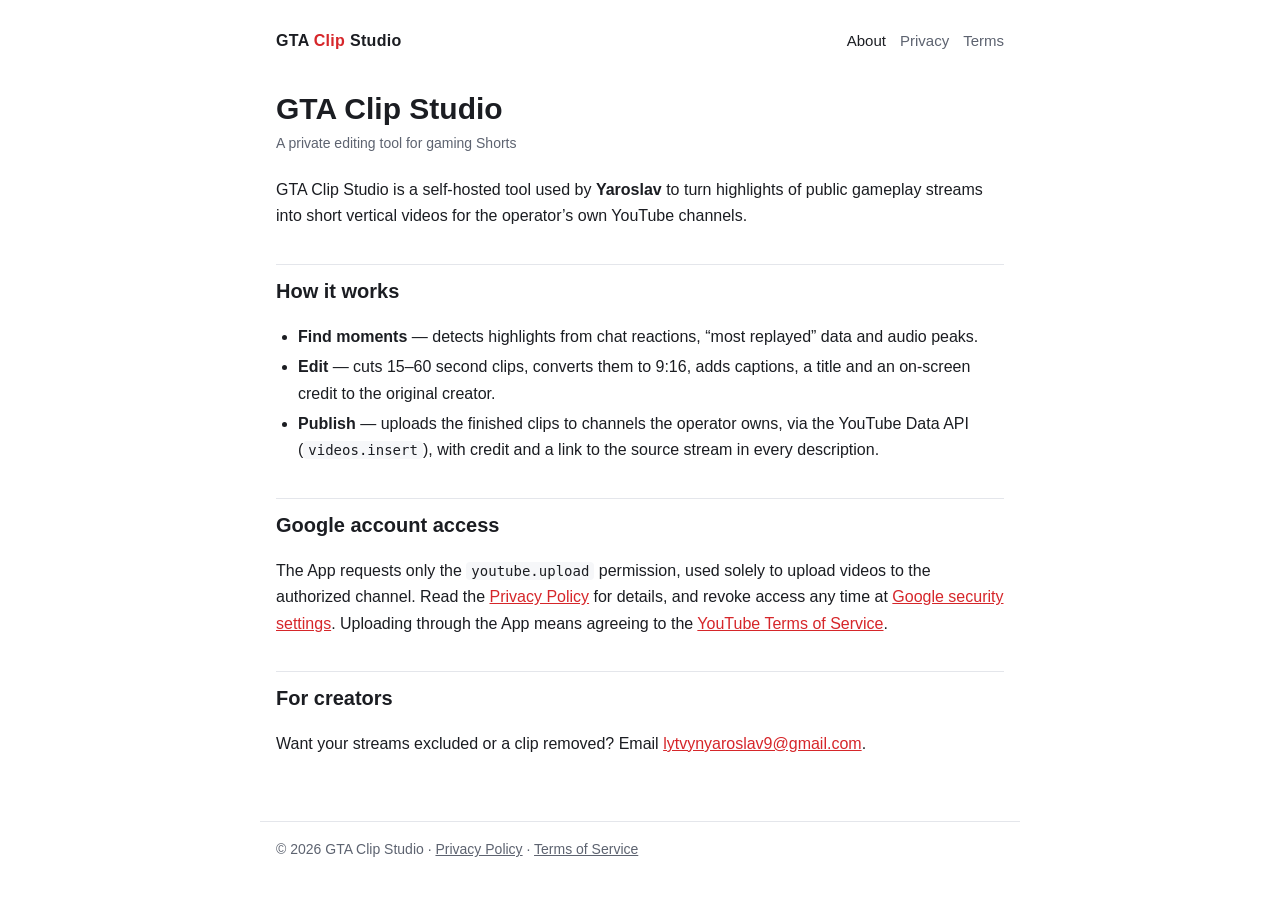
==== index.html @ 8d52ace0 "GTA Clip Studio: about, privacy policy, terms Co-Authored-By: Claude Opus 5.5 <noreply@anthropic.com" ====
<!doctype html>
<html lang="en">
<head>
<meta charset="utf-8">
<meta name="viewport" content="width=device-width, initial-scale=1">
<title>GTA Clip Studio</title>
<meta name="description" content="A private tool that edits gameplay stream highlights into credited vertical Shorts.">
<link rel="stylesheet" href="style.css">
</head>
<body>
<header>
  <a class="brand" href="index.html">GTA <span>Clip</span> Studio</a>
  <nav><a href="index.html" aria-current="page">About</a><a href="privacy.html">Privacy</a><a href="terms.html">Terms</a></nav>
</header>
<main>
<h1>GTA Clip Studio</h1>
<p class="updated">A private editing tool for gaming Shorts</p>

<p>GTA Clip Studio is a self-hosted tool used by <strong>Yaroslav</strong> to turn highlights of public gameplay
streams into short vertical videos for the operator’s own YouTube channels.</p>

<h2>How it works</h2>
<ul>
  <li><strong>Find moments</strong> — detects highlights from chat reactions, “most replayed” data and audio peaks.</li>
  <li><strong>Edit</strong> — cuts 15–60 second clips, converts them to 9:16, adds captions, a title and an on-screen credit to the original creator.</li>
  <li><strong>Publish</strong> — uploads the finished clips to channels the operator owns, via the YouTube Data API
      (<code>videos.insert</code>), with credit and a link to the source stream in every description.</li>
</ul>

<h2>Google account access</h2>
<p>The App requests only the <code>youtube.upload</code> permission, used solely to upload videos to the
authorized channel. Read the <a href="privacy.html">Privacy Policy</a> for details, and revoke access any time at
<a href="https://security.google.com/settings/security/permissions">Google security settings</a>.
Uploading through the App means agreeing to the <a href="https://www.youtube.com/t/terms">YouTube Terms of Service</a>.</p>

<h2>For creators</h2>
<p>Want your streams excluded or a clip removed? Email <a href="mailto:lytvynyaroslav9@gmail.com">lytvynyaroslav9@gmail.com</a>.</p>
</main>
<footer>
  © 2026 GTA Clip Studio · <a href="privacy.html">Privacy Policy</a> · <a href="terms.html">Terms of Service</a>
</footer>
</body>
</html>
---- style.css ----
:root {
  --bg: #ffffff;
  --text: #1b1d22;
  --muted: #5d6370;
  --line: #e4e6eb;
  --accent: #d6262a;
  --card: #f6f7f9;
}
@media (prefers-color-scheme: dark) {
  :root {
    --bg: #111317;
    --text: #e9ebef;
    --muted: #a0a6b2;
    --line: #2a2e36;
    --accent: #ff5a5f;
    --card: #1a1d23;
  }
}
* { box-sizing: border-box; }
body {
  margin: 0;
  background: var(--bg);
  color: var(--text);
  font: 16px/1.65 -apple-system, BlinkMacSystemFont, "Segoe UI", Roboto, Helvetica, Arial, sans-serif;
}
header, main, footer { max-width: 760px; margin: 0 auto; padding: 0 16px; }
header { padding-top: 28px; display: flex; gap: 18px; align-items: center; flex-wrap: wrap; }
header .brand { font-weight: 800; letter-spacing: .02em; color: var(--text); text-decoration: none; margin-right: auto; }
header .brand span { color: var(--accent); }
header nav a { color: var(--muted); text-decoration: none; margin-left: 14px; font-size: 15px; }
header nav a:hover, header nav a[aria-current] { color: var(--text); }
main { padding-top: 24px; padding-bottom: 48px; }
h1 { font-size: 30px; line-height: 1.25; margin: 12px 0 4px; }
h2 { font-size: 20px; margin: 34px 0 8px; padding-top: 10px; border-top: 1px solid var(--line); }
.updated { color: var(--muted); font-size: 14px; margin: 0 0 22px; }
a { color: var(--accent); }
ul { padding-left: 22px; }
li { margin: 4px 0; }
.card { background: var(--card); border: 1px solid var(--line); border-radius: 10px; padding: 14px 16px; margin: 18px 0; }
table { width: 100%; border-collapse: collapse; margin: 10px 0; font-size: 15px; }
th, td { text-align: left; vertical-align: top; padding: 8px 10px; border-bottom: 1px solid var(--line); }
th { color: var(--muted); font-weight: 600; }
.table-wrap { overflow-x: auto; }
code { background: var(--card); padding: 1px 5px; border-radius: 4px; font-size: 14px; }
footer { color: var(--muted); font-size: 14px; padding-bottom: 36px; border-top: 1px solid var(--line); padding-top: 16px; }
footer a { color: var(--muted); }
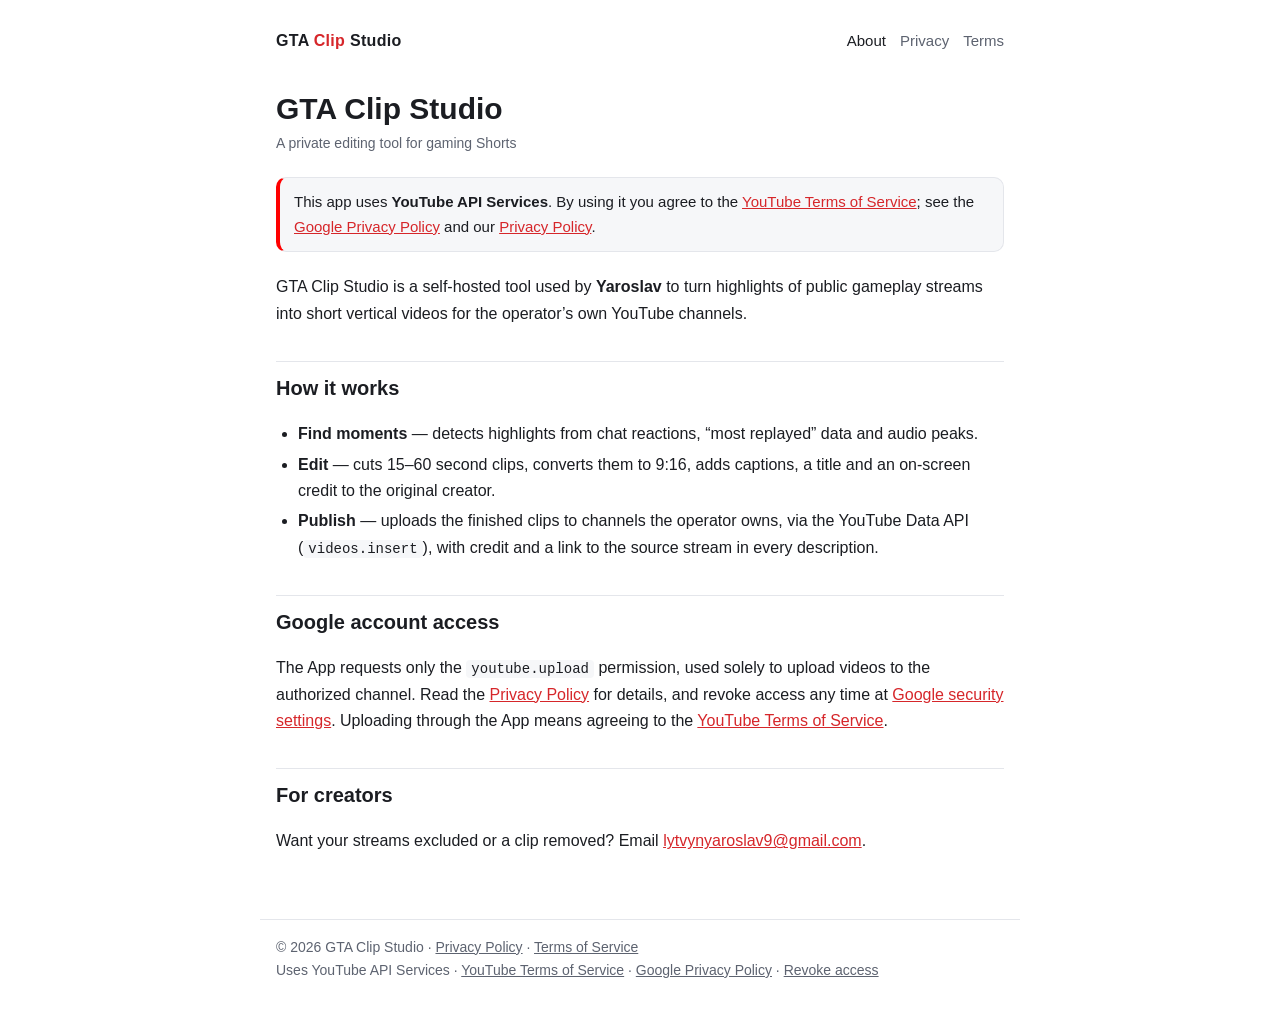
==== commit 1b3700f0: "Show YouTube API Services notice and Google policy links on every page Co-Authored-By: Claude Opus 5" ====
--- a/index.html
+++ b/index.html
@@ -15,6 +15,12 @@
 <main>
 <h1>GTA Clip Studio</h1>
 <p class="updated">A private editing tool for gaming Shorts</p>
+<div class="yt-notice">
+  <span>This app uses <strong>YouTube API Services</strong>. By using it you agree to the
+  <a href="https://www.youtube.com/t/terms">YouTube Terms of Service</a>; see the
+  <a href="https://policies.google.com/privacy">Google Privacy Policy</a> and our
+  <a href="privacy.html">Privacy Policy</a>.</span>
+</div>
 
 <p>GTA Clip Studio is a self-hosted tool used by <strong>Yaroslav</strong> to turn highlights of public gameplay
 streams into short vertical videos for the operator’s own YouTube channels.</p>
@@ -37,7 +43,8 @@
 <p>Want your streams excluded or a clip removed? Email <a href="mailto:lytvynyaroslav9@gmail.com">lytvynyaroslav9@gmail.com</a>.</p>
 </main>
 <footer>
-  © 2026 GTA Clip Studio · <a href="privacy.html">Privacy Policy</a> · <a href="terms.html">Terms of Service</a>
+  © 2026 GTA Clip Studio · <a href="privacy.html">Privacy Policy</a> · <a href="terms.html">Terms of Service</a><br>
+  Uses YouTube API Services · <a href="https://www.youtube.com/t/terms">YouTube Terms of Service</a> · <a href="https://policies.google.com/privacy">Google Privacy Policy</a> · <a href="https://security.google.com/settings/security/permissions">Revoke access</a>
 </footer>
 </body>
 </html>
--- a/style.css
+++ b/style.css
@@ -44,3 +44,6 @@
 code { background: var(--card); padding: 1px 5px; border-radius: 4px; font-size: 14px; }
 footer { color: var(--muted); font-size: 14px; padding-bottom: 36px; border-top: 1px solid var(--line); padding-top: 16px; }
 footer a { color: var(--muted); }
+
+.yt-notice { display: flex; gap: 12px; align-items: flex-start; background: var(--card); border: 1px solid var(--line);
+  border-left: 4px solid #FF0000; border-radius: 10px; padding: 12px 14px; margin: 14px 0 22px; font-size: 15px; }
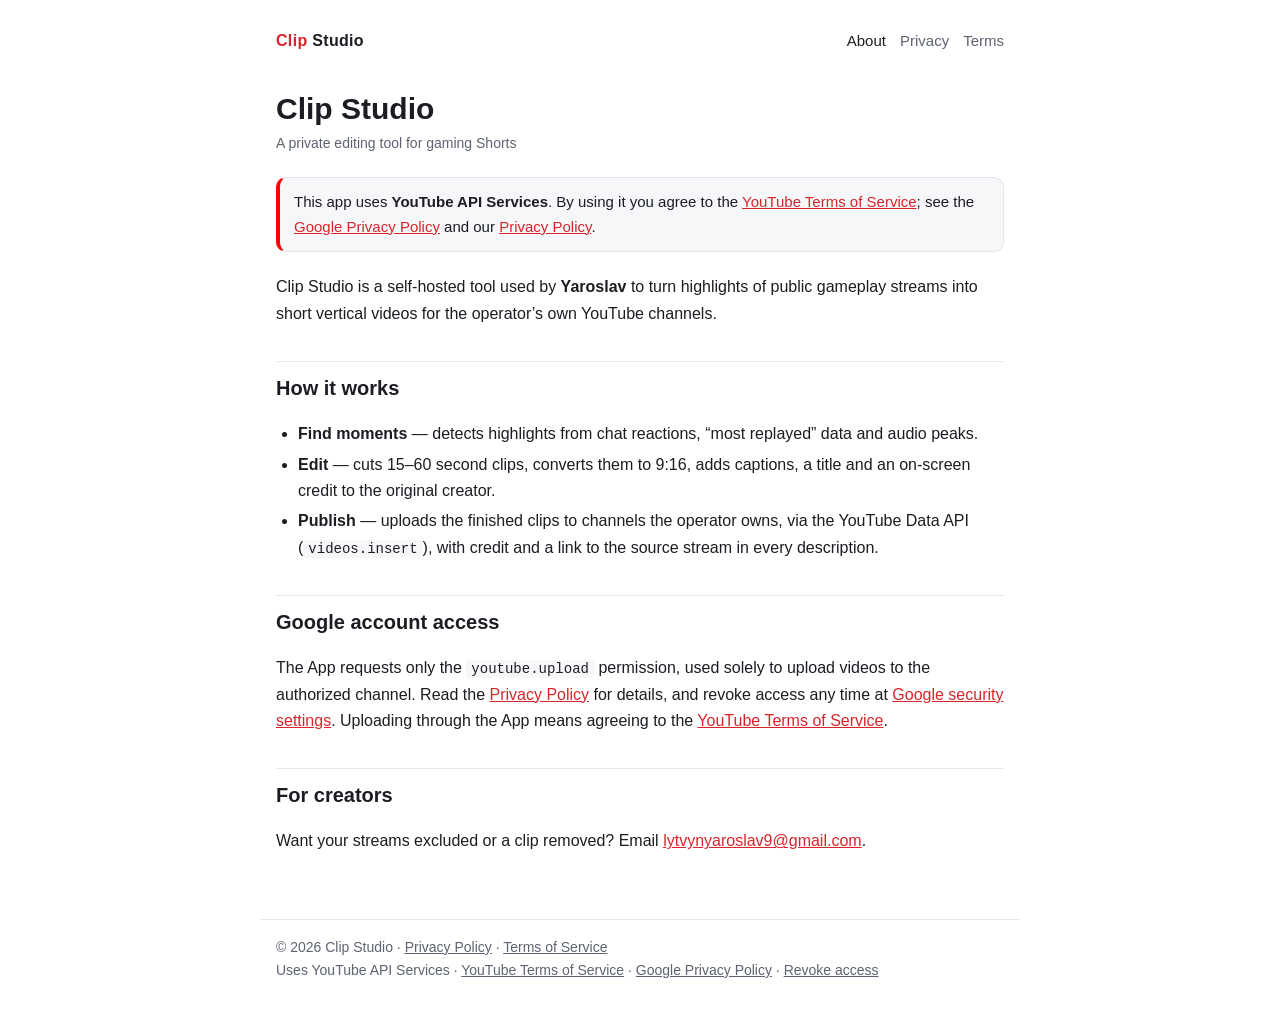
==== commit 27bdcaab: "Rename app to Clip Studio to match the OAuth consent screen Co-Authored-By: Claude Opus 5.5 <noreply" ====
--- a/index.html
+++ b/index.html
@@ -3,17 +3,17 @@
 <head>
 <meta charset="utf-8">
 <meta name="viewport" content="width=device-width, initial-scale=1">
-<title>GTA Clip Studio</title>
+<title>Clip Studio</title>
 <meta name="description" content="A private tool that edits gameplay stream highlights into credited vertical Shorts.">
 <link rel="stylesheet" href="style.css">
 </head>
 <body>
 <header>
-  <a class="brand" href="index.html">GTA <span>Clip</span> Studio</a>
+  <a class="brand" href="index.html"><span>Clip</span> Studio</a>
   <nav><a href="index.html" aria-current="page">About</a><a href="privacy.html">Privacy</a><a href="terms.html">Terms</a></nav>
 </header>
 <main>
-<h1>GTA Clip Studio</h1>
+<h1>Clip Studio</h1>
 <p class="updated">A private editing tool for gaming Shorts</p>
 <div class="yt-notice">
   <span>This app uses <strong>YouTube API Services</strong>. By using it you agree to the
@@ -22,7 +22,7 @@
   <a href="privacy.html">Privacy Policy</a>.</span>
 </div>
 
-<p>GTA Clip Studio is a self-hosted tool used by <strong>Yaroslav</strong> to turn highlights of public gameplay
+<p>Clip Studio is a self-hosted tool used by <strong>Yaroslav</strong> to turn highlights of public gameplay
 streams into short vertical videos for the operator’s own YouTube channels.</p>
 
 <h2>How it works</h2>
@@ -43,7 +43,7 @@
 <p>Want your streams excluded or a clip removed? Email <a href="mailto:lytvynyaroslav9@gmail.com">lytvynyaroslav9@gmail.com</a>.</p>
 </main>
 <footer>
-  © 2026 GTA Clip Studio · <a href="privacy.html">Privacy Policy</a> · <a href="terms.html">Terms of Service</a><br>
+  © 2026 Clip Studio · <a href="privacy.html">Privacy Policy</a> · <a href="terms.html">Terms of Service</a><br>
   Uses YouTube API Services · <a href="https://www.youtube.com/t/terms">YouTube Terms of Service</a> · <a href="https://policies.google.com/privacy">Google Privacy Policy</a> · <a href="https://security.google.com/settings/security/permissions">Revoke access</a>
 </footer>
 </body>
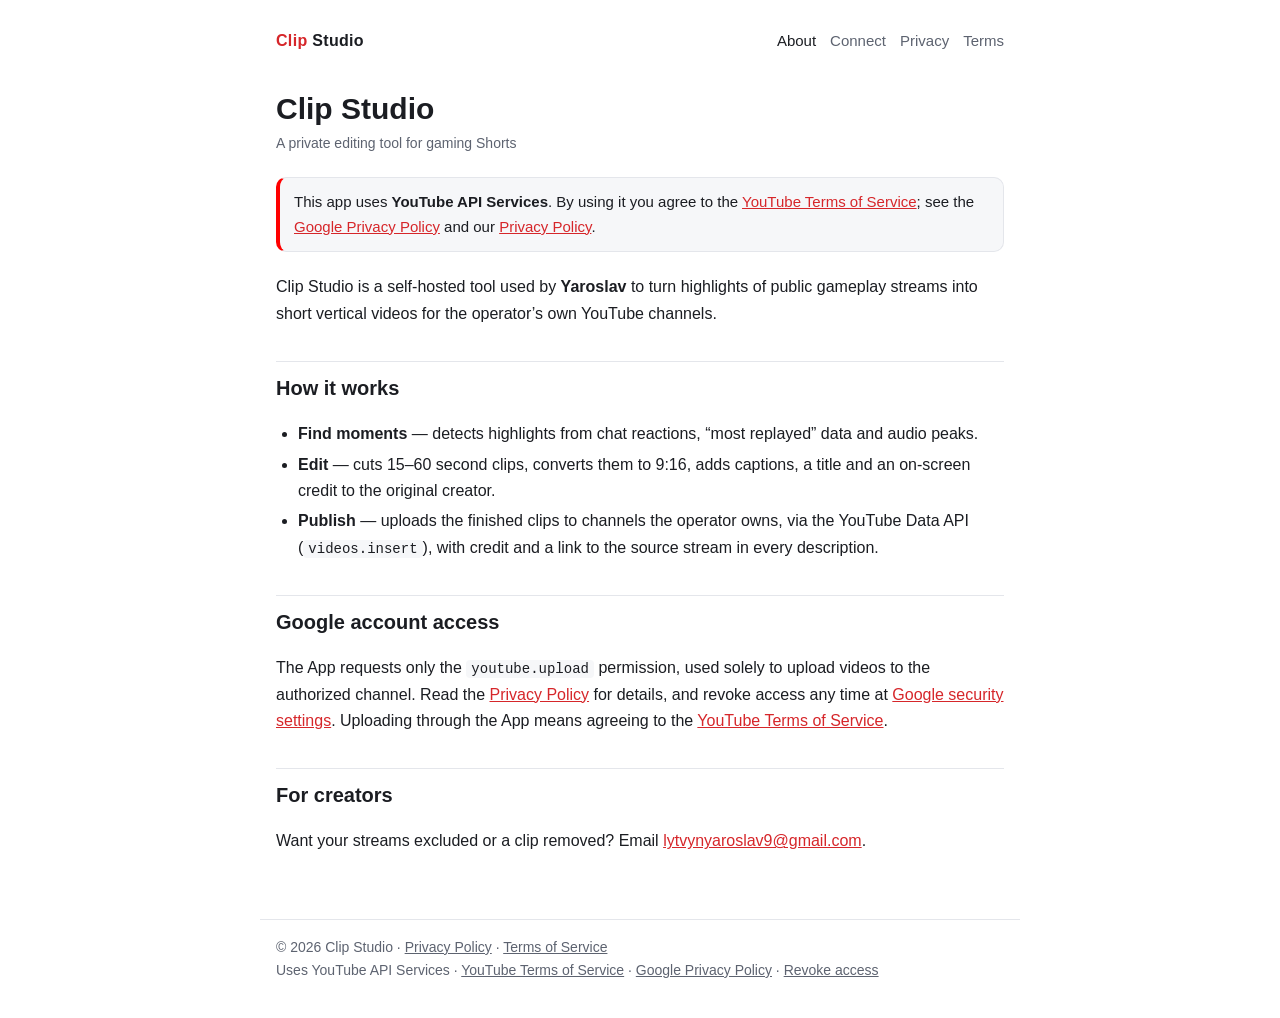
==== commit c51ff06e: "Add Connect TikTok page for the review demo Co-Authored-By: Claude Opus 5.5 <noreply@anthropic.com>" ====
--- a/index.html
+++ b/index.html
@@ -10,7 +10,7 @@
 <body>
 <header>
   <a class="brand" href="index.html"><span>Clip</span> Studio</a>
-  <nav><a href="index.html" aria-current="page">About</a><a href="privacy.html">Privacy</a><a href="terms.html">Terms</a></nav>
+  <nav><a href="index.html" aria-current="page">About</a><a href="connect.html">Connect</a><a href="privacy.html">Privacy</a><a href="terms.html">Terms</a></nav>
 </header>
 <main>
 <h1>Clip Studio</h1>
--- a/style.css
+++ b/style.css
@@ -47,3 +47,5 @@
 
 .yt-notice { display: flex; gap: 12px; align-items: flex-start; background: var(--card); border: 1px solid var(--line);
   border-left: 4px solid #FF0000; border-radius: 10px; padding: 12px 14px; margin: 14px 0 22px; font-size: 15px; }
+.button{display:inline-block;background:#fe2c55;color:#fff!important;font-weight:700;padding:14px 26px;border-radius:10px;text-decoration:none}
+.button:hover{opacity:.9}
